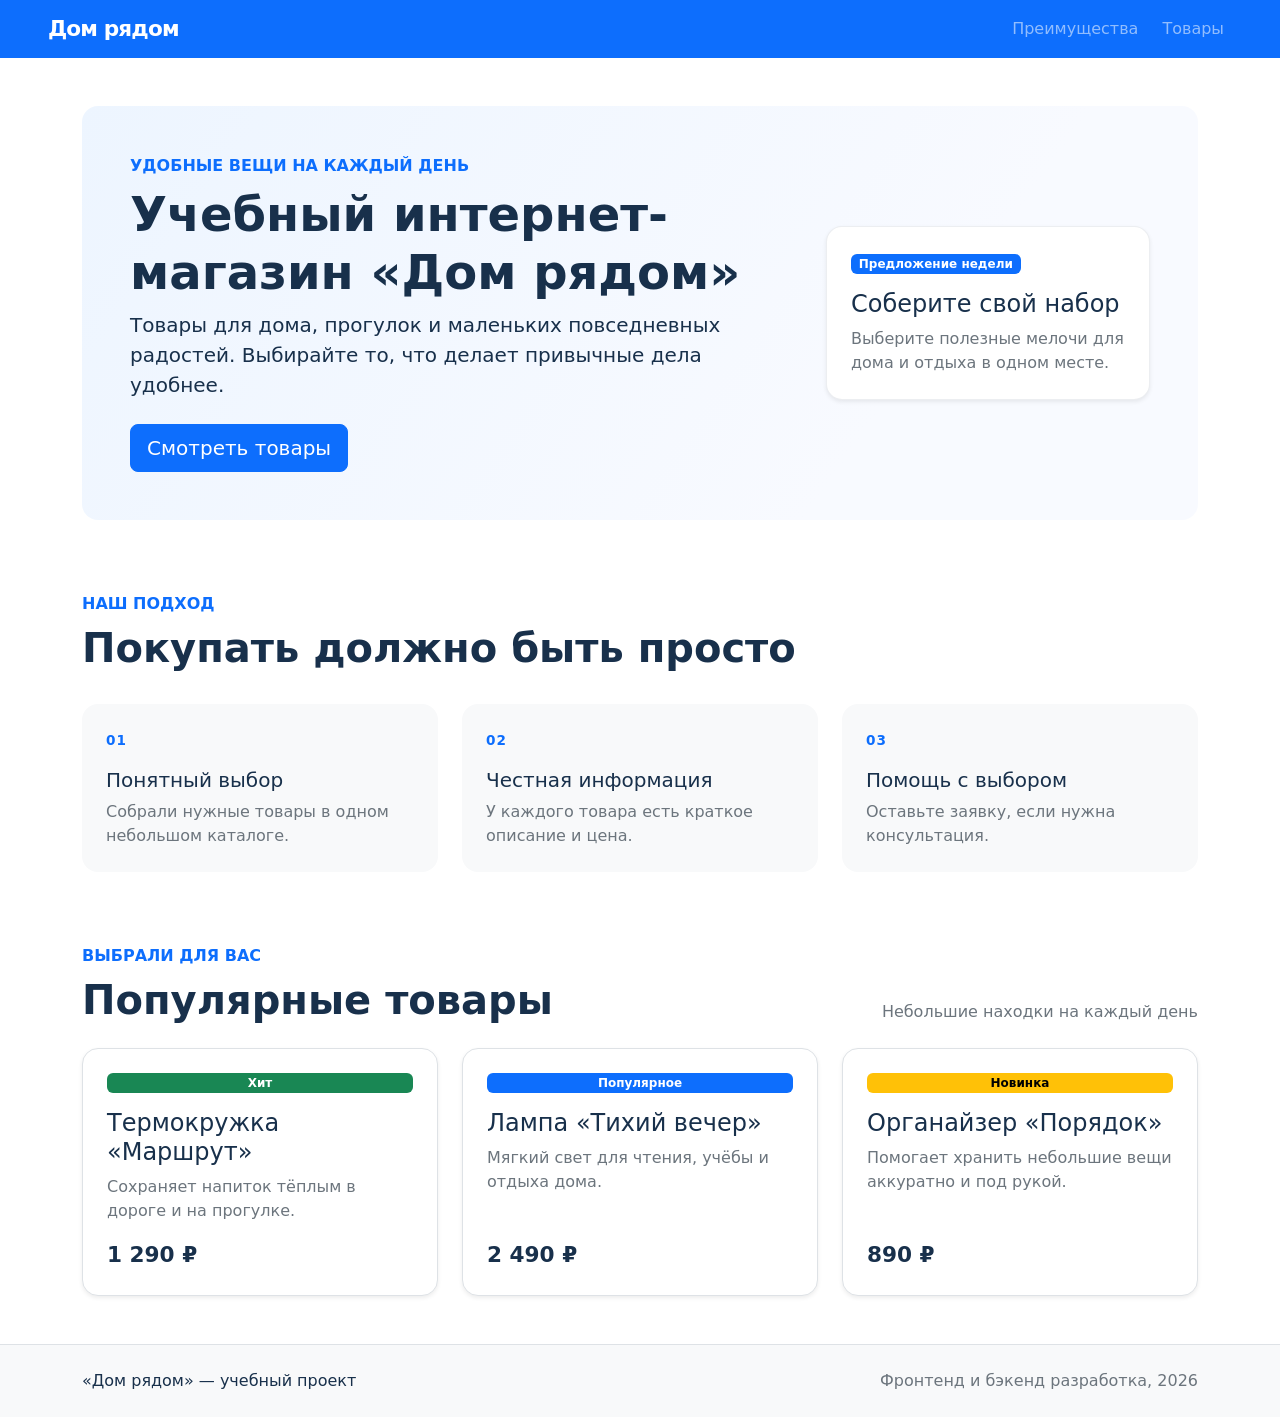
==== index.html @ aad2cd54 "feat: create Bootstrap grid homepage" ====
<!doctype html>
<html lang="ru">
<head>
    <meta charset="UTF-8">
    <meta name="viewport" content="width=device-width, initial-scale=1">
    <meta name="description" content="Учебный интернет-магазин: каталог полезных товаров для дома и отдыха.">
    <title>Дом рядом — учебный интернет-магазин</title>

    <link
        href="https://cdn.jsdelivr.net/npm/bootstrap@5.3.8/dist/css/bootstrap.min.css"
        rel="stylesheet"
        integrity="sha384-sRIl4kxILFvY47J16cr9ZwB07vP4J8+LH7qKQnuqkuIAvNWLzeN8tE5YBujZqJLB"
        crossorigin="anonymous"
    >
    <link rel="stylesheet" href="css/custom.css">
</head>
<body>
<header>
    <nav class="navbar navbar-expand-lg bg-primary" data-bs-theme="dark" aria-label="Основная навигация">
        <div class="container-fluid px-4 px-lg-5">
            <a class="navbar-brand shop-navbar__brand" href="index.html">Дом рядом</a>
            <button
                class="navbar-toggler"
                type="button"
                data-bs-toggle="collapse"
                data-bs-target="#shopNavbar"
                aria-controls="shopNavbar"
                aria-expanded="false"
                aria-label="Открыть меню"
            >
                <span class="navbar-toggler-icon"></span>
            </button>
            <div class="collapse navbar-collapse" id="shopNavbar">
                <ul class="navbar-nav ms-auto gap-lg-2">
                    <li class="nav-item"><a class="nav-link" href="#advantages">Преимущества</a></li>
                    <li class="nav-item"><a class="nav-link" href="#products">Товары</a></li>
                </ul>
            </div>
        </div>
    </nav>
</header>

<main>
    <section class="container py-5">
        <div class="shop-hero rounded-4 p-4 p-md-5">
            <div class="row align-items-center g-4">
                <div class="col-12 col-lg-8">
                    <p class="text-uppercase fw-semibold text-primary mb-2">Удобные вещи на каждый день</p>
                    <h1 class="display-5 fw-bold">Учебный интернет-магазин «Дом рядом»</h1>
                    <p class="lead mb-4">
                        Товары для дома, прогулок и маленьких повседневных радостей.
                        Выбирайте то, что делает привычные дела удобнее.
                    </p>
                    <a class="btn btn-primary btn-lg" href="#products">Смотреть товары</a>
                </div>
                <div class="col-12 col-lg-4">
                    <aside class="shop-highlight bg-white rounded-4 p-4 shadow-sm" aria-label="Предложение недели">
                        <span class="badge text-bg-primary mb-3">Предложение недели</span>
                        <h2 class="h4">Соберите свой набор</h2>
                        <p class="mb-0 text-secondary">
                            Выберите полезные мелочи для дома и отдыха в одном месте.
                        </p>
                    </aside>
                </div>
            </div>
        </div>
    </section>

    <section id="advantages" class="container py-4">
        <div class="row mb-4">
            <div class="col-12 col-lg-8">
                <p class="text-uppercase fw-semibold text-primary mb-2">Наш подход</p>
                <h2 class="display-6 fw-bold">Покупать должно быть просто</h2>
            </div>
        </div>
        <div class="row g-4">
            <div class="col-12 col-md-4">
                <article class="shop-feature h-100 rounded-4 bg-light p-4">
                    <span class="shop-feature__number">01</span>
                    <h3 class="h5 mt-3">Понятный выбор</h3>
                    <p class="mb-0 text-secondary">Собрали нужные товары в одном небольшом каталоге.</p>
                </article>
            </div>
            <div class="col-12 col-md-4">
                <article class="shop-feature h-100 rounded-4 bg-light p-4">
                    <span class="shop-feature__number">02</span>
                    <h3 class="h5 mt-3">Честная информация</h3>
                    <p class="mb-0 text-secondary">У каждого товара есть краткое описание и цена.</p>
                </article>
            </div>
            <div class="col-12 col-md-4">
                <article class="shop-feature h-100 rounded-4 bg-light p-4">
                    <span class="shop-feature__number">03</span>
                    <h3 class="h5 mt-3">Помощь с выбором</h3>
                    <p class="mb-0 text-secondary">Оставьте заявку, если нужна консультация.</p>
                </article>
            </div>
        </div>
    </section>

    <section id="products" class="container py-5">
        <div class="row align-items-end g-3 mb-4">
            <div class="col-12 col-md-8">
                <p class="text-uppercase fw-semibold text-primary mb-2">Выбрали для вас</p>
                <h2 class="display-6 fw-bold mb-0">Популярные товары</h2>
            </div>
            <div class="col-12 col-md-4 text-md-end">
                <span class="text-secondary">Небольшие находки на каждый день</span>
            </div>
        </div>

        <div class="row g-4">
            <div class="col-12 col-md-6 col-lg-4">
                <article class="shop-product h-100 rounded-4 border bg-white p-4 shadow-sm">
                    <span class="badge text-bg-success mb-3">Хит</span>
                    <h3 class="h4">Термокружка «Маршрут»</h3>
                    <p class="text-secondary">Сохраняет напиток тёплым в дороге и на прогулке.</p>
                    <p class="shop-product__price mt-auto mb-0">1 290 ₽</p>
                </article>
            </div>
            <div class="col-12 col-md-6 col-lg-4">
                <article class="shop-product h-100 rounded-4 border bg-white p-4 shadow-sm">
                    <span class="badge text-bg-primary mb-3">Популярное</span>
                    <h3 class="h4">Лампа «Тихий вечер»</h3>
                    <p class="text-secondary">Мягкий свет для чтения, учёбы и отдыха дома.</p>
                    <p class="shop-product__price mt-auto mb-0">2 490 ₽</p>
                </article>
            </div>
            <div class="col-12 col-md-6 col-lg-4">
                <article class="shop-product h-100 rounded-4 border bg-white p-4 shadow-sm">
                    <span class="badge text-bg-warning mb-3">Новинка</span>
                    <h3 class="h4">Органайзер «Порядок»</h3>
                    <p class="text-secondary">Помогает хранить небольшие вещи аккуратно и под рукой.</p>
                    <p class="shop-product__price mt-auto mb-0">890 ₽</p>
                </article>
            </div>
        </div>
    </section>
</main>

<footer class="border-top bg-light py-4">
    <div class="container d-flex flex-column flex-sm-row justify-content-between gap-2">
        <span>«Дом рядом» — учебный проект</span>
        <span class="text-secondary">Фронтенд и бэкенд разработка, 2026</span>
    </div>
</footer>

<script
    src="https://cdn.jsdelivr.net/npm/bootstrap@5.3.8/dist/js/bootstrap.bundle.min.js"
    integrity="sha384-FKyoEForCGlyvwx9Hj09JcYn3nv7wiPVlz7YYwJrWVcXK/BmnVDxM+D2scQbITxI"
    crossorigin="anonymous"
></script>
</body>
</html>
---- css/custom.css ----
:root {
    --shop-ink: #18304b;
    --shop-accent: #edf5ff;
    --shop-radius: 1.5rem;
}

body {
    color: var(--shop-ink);
    background-color: #ffffff;
}

.shop-navbar__brand {
    color: #ffffff;
    font-size: 1.35rem;
    font-weight: 800;
    letter-spacing: -0.04em;
}

.shop-navbar__brand:hover {
    color: rgba(255, 255, 255, 0.85);
}

.shop-hero {
    background: linear-gradient(125deg, var(--shop-accent), #f8faff 72%);
}

.shop-highlight {
    border: 1px solid rgba(24, 48, 75, 0.08);
}

.shop-feature,
.shop-product {
    transition: transform 160ms ease, box-shadow 160ms ease;
}

.shop-feature:hover,
.shop-product:hover {
    transform: translateY(-3px);
    box-shadow: 0 0.75rem 1.5rem rgba(24, 48, 75, 0.1) !important;
}

.shop-feature__number {
    color: var(--bs-primary);
    font-size: 0.85rem;
    font-weight: 800;
    letter-spacing: 0.08em;
}

.shop-product {
    display: flex;
    flex-direction: column;
}

.shop-product__price {
    color: var(--shop-ink);
    font-size: 1.35rem;
    font-weight: 800;
}

@media (prefers-reduced-motion: reduce) {
    *,
    *::before,
    *::after {
        scroll-behavior: auto !important;
        transition-duration: 0.01ms !important;
    }
}
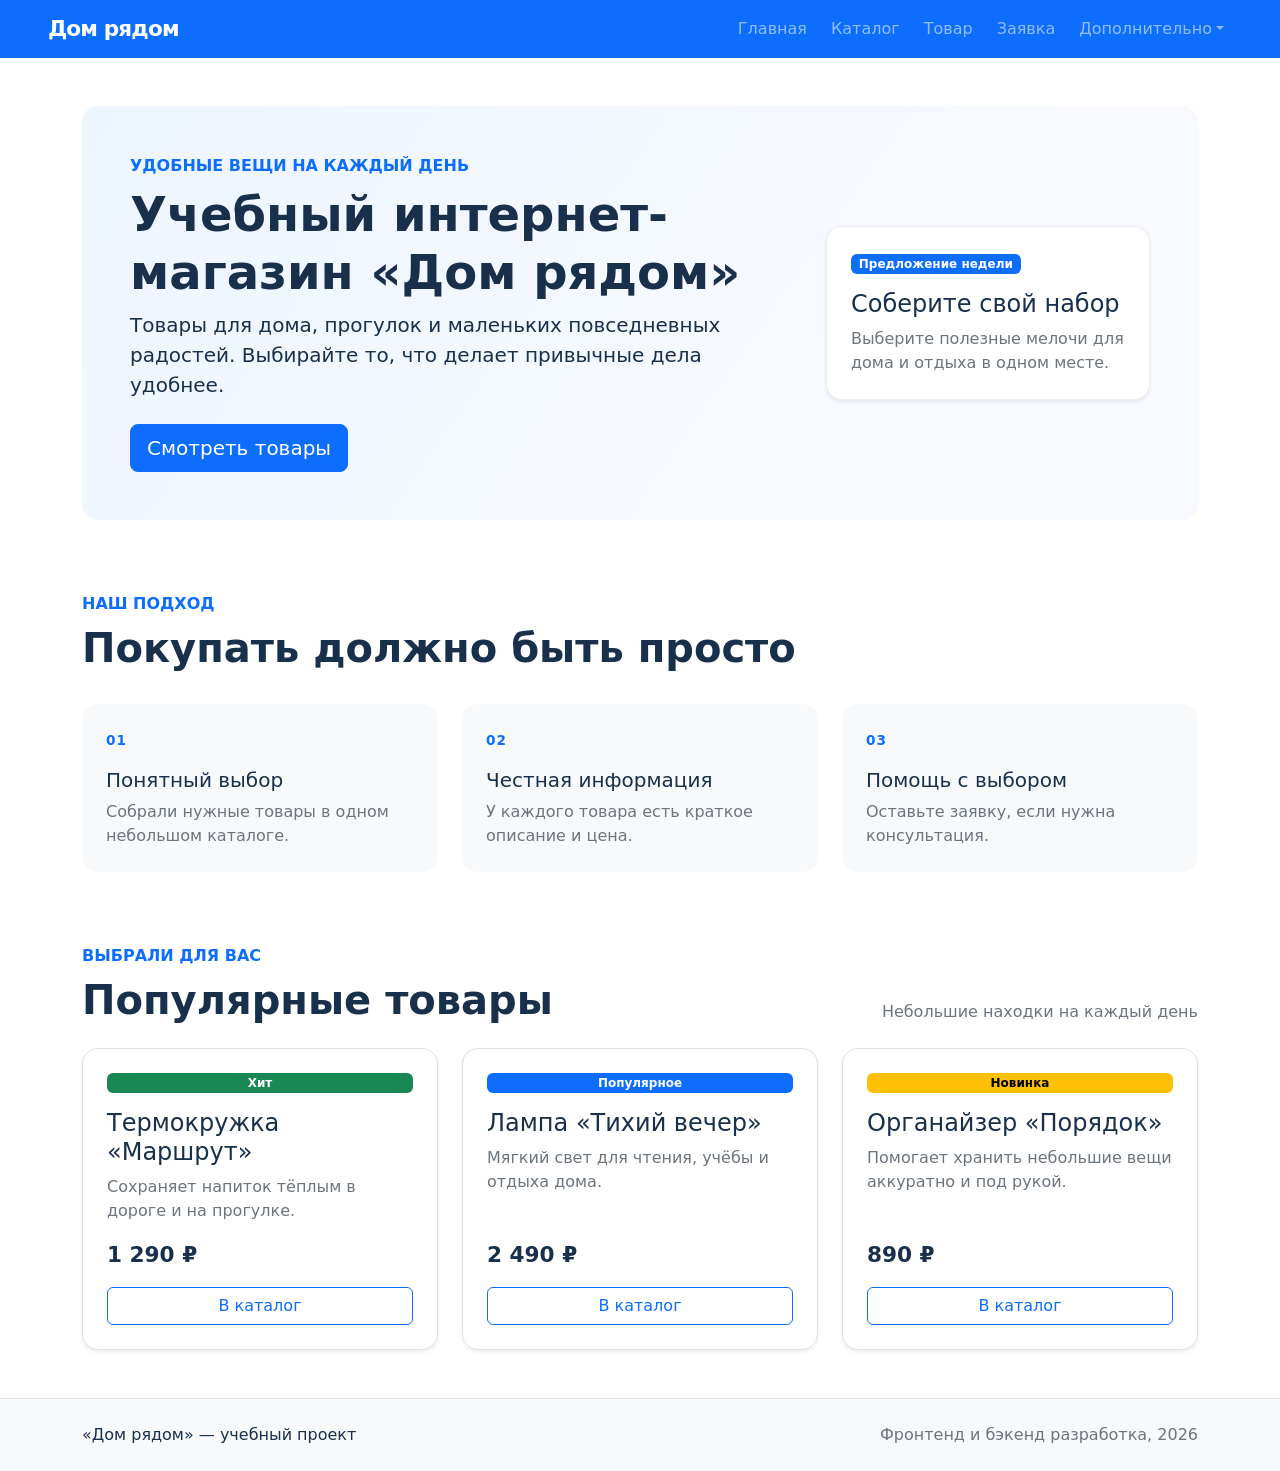
==== commit 76e6e92d: "feat: add Bootstrap component pages" ====
--- a/index.html
+++ b/index.html
@@ -32,8 +32,18 @@
             </button>
             <div class="collapse navbar-collapse" id="shopNavbar">
                 <ul class="navbar-nav ms-auto gap-lg-2">
-                    <li class="nav-item"><a class="nav-link" href="#advantages">Преимущества</a></li>
-                    <li class="nav-item"><a class="nav-link" href="#products">Товары</a></li>
+                    <li class="nav-item"><a class="nav-link" href="index.html" aria-current="page">Главная</a></li>
+                    <li class="nav-item"><a class="nav-link" href="catalog.html">Каталог</a></li>
+                    <li class="nav-item"><a class="nav-link" href="product.html">Товар</a></li>
+                    <li class="nav-item"><a class="nav-link" href="order.html">Заявка</a></li>
+                    <li class="nav-item dropdown">
+                        <a class="nav-link dropdown-toggle" href="#" role="button" data-bs-toggle="dropdown" aria-expanded="false">Дополнительно</a>
+                        <ul class="dropdown-menu dropdown-menu-end">
+                            <li><a class="dropdown-item" href="catalog.html">Все товары</a></li>
+                            <li><a class="dropdown-item" href="order.html">Оформить заявку</a></li>
+                            <li><a class="dropdown-item" href="index.html#popular">Популярное</a></li>
+                        </ul>
+                    </li>
                 </ul>
             </div>
         </div>
@@ -116,6 +126,7 @@
                     <h3 class="h4">Термокружка «Маршрут»</h3>
                     <p class="text-secondary">Сохраняет напиток тёплым в дороге и на прогулке.</p>
                     <p class="shop-product__price mt-auto mb-0">1 290 ₽</p>
+                    <a class="btn btn-outline-primary mt-3" href="catalog.html">В каталог</a>
                 </article>
             </div>
             <div class="col-12 col-md-6 col-lg-4">
@@ -124,6 +135,7 @@
                     <h3 class="h4">Лампа «Тихий вечер»</h3>
                     <p class="text-secondary">Мягкий свет для чтения, учёбы и отдыха дома.</p>
                     <p class="shop-product__price mt-auto mb-0">2 490 ₽</p>
+                    <a class="btn btn-outline-primary mt-3" href="catalog.html">В каталог</a>
                 </article>
             </div>
             <div class="col-12 col-md-6 col-lg-4">
@@ -132,6 +144,7 @@
                     <h3 class="h4">Органайзер «Порядок»</h3>
                     <p class="text-secondary">Помогает хранить небольшие вещи аккуратно и под рукой.</p>
                     <p class="shop-product__price mt-auto mb-0">890 ₽</p>
+                    <a class="btn btn-outline-primary mt-3" href="catalog.html">В каталог</a>
                 </article>
             </div>
         </div>
--- a/css/custom.css
+++ b/css/custom.css
@@ -57,6 +57,10 @@
     font-weight: 800;
 }
 
+.placeholder-image {
+    min-height: 320px;
+}
+
 @media (prefers-reduced-motion: reduce) {
     *,
     *::before,
